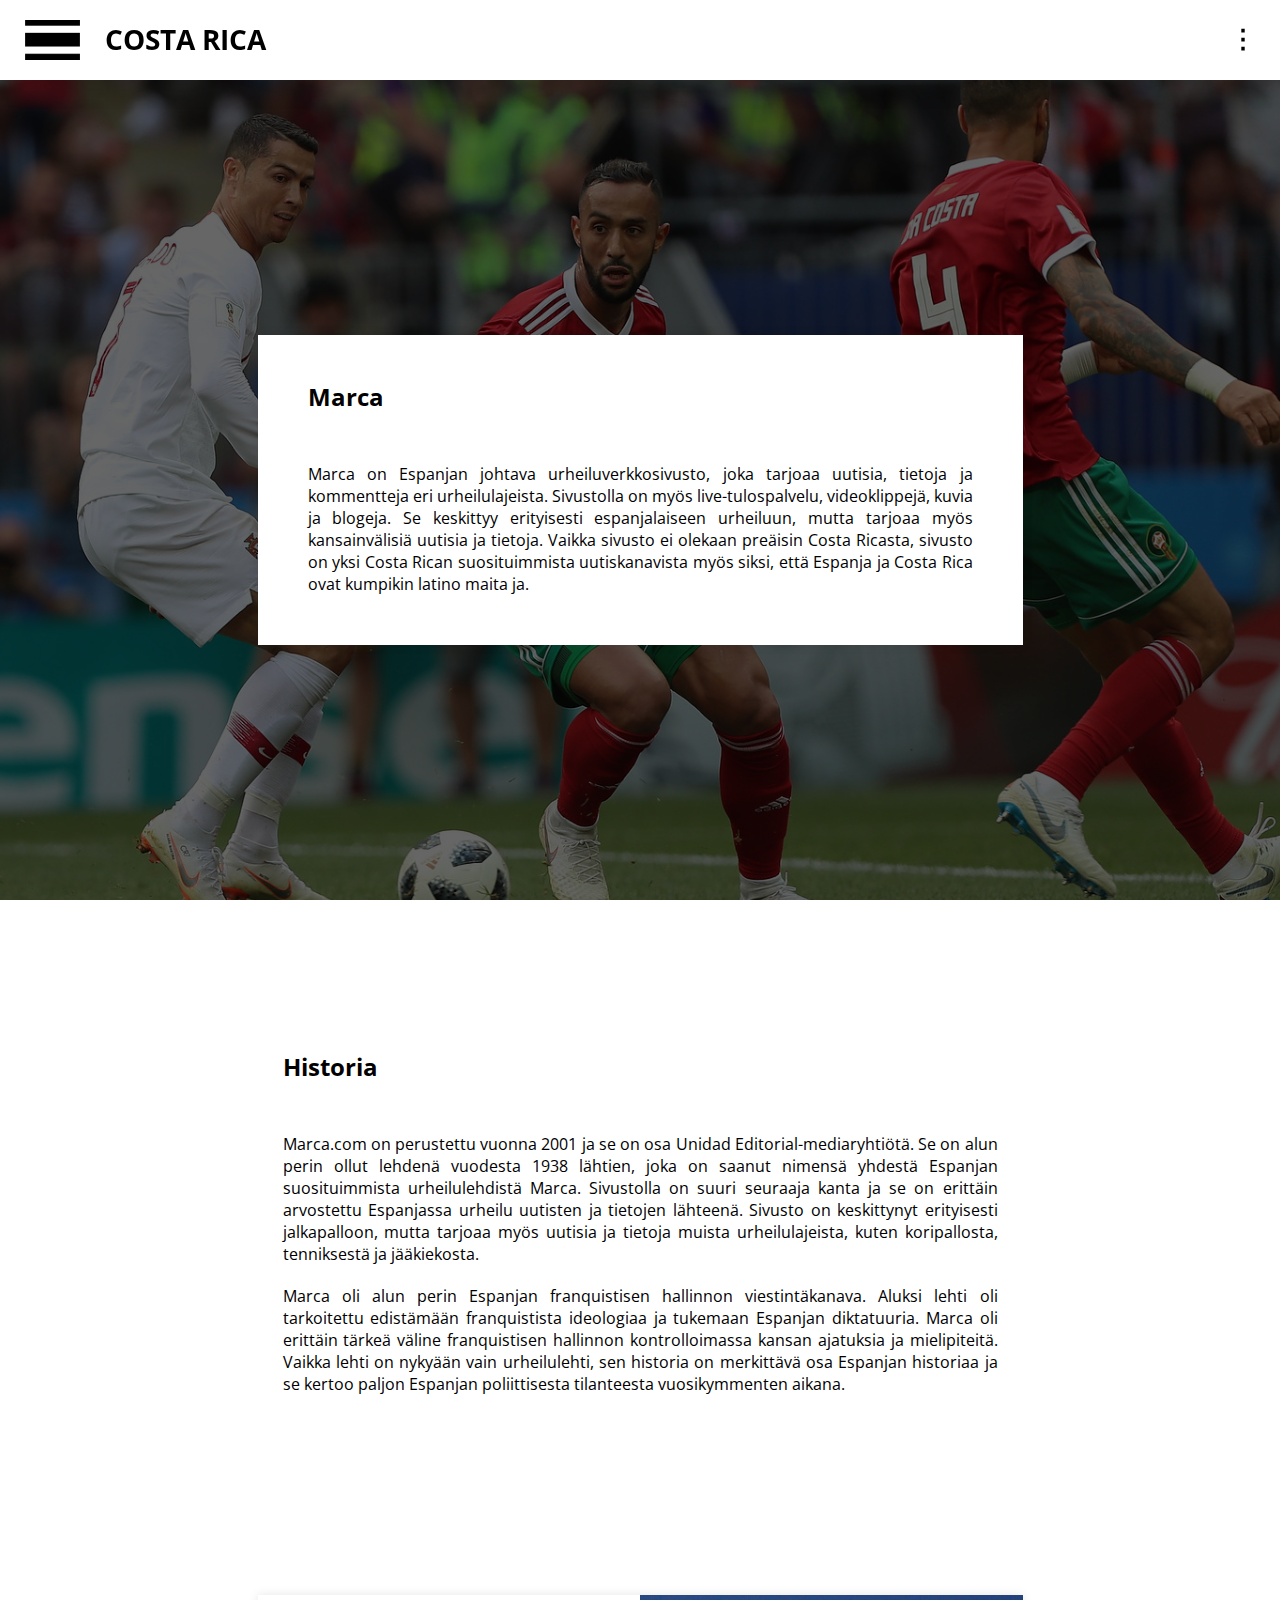
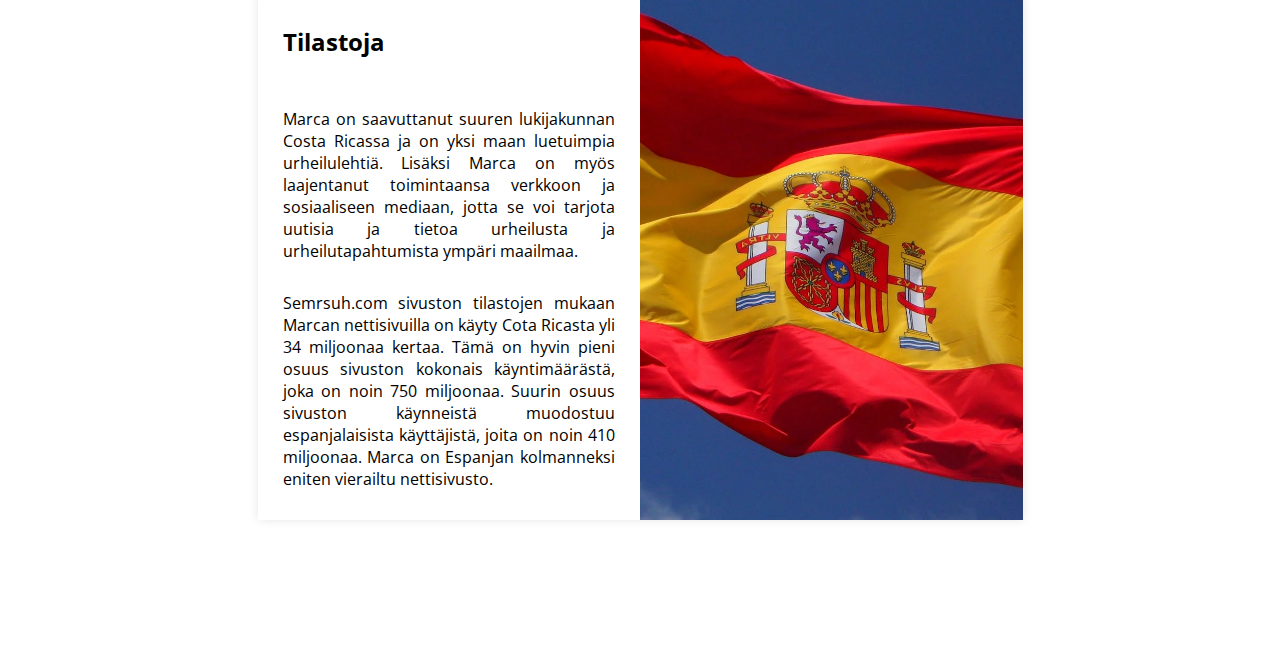
==== website.html @ ec5eddef "First Functional Version" ====
<!DOCTYPE html>
<html lang="en">
    <head>
        <meta charset="utf-8">
        <title>Costa Rica Marca</title>
        <meta name="viewport" content="width=device-width, initial-scale=1">
        <link rel="stylesheet" href="css/style.css">
        <script type="text/javascript" src="js/index.js"></script>

    </head>


    <body>

        <div class="header_container" id="header_container" style="background-color: white;">
            <img src="assets/costa-rica-flag-simplified.png" alt="Costa Rican lippu" class="cr_flag_img"/>
            <h1 id="title">Costa Rica</h1> 
            <div class="menu_icon_container">
                <p class="menu_icon menu_icon_hover" id="menu_icon" onclick="menu_browser_onclick_event()">☰</p>
            </div>

            <div style="transition: all 200ms; overflow: hidden;">
                <div id="menu_browser" style="display: none;">
                    <div class="page_links">
                        <a href="index.html" class="pglink">Koti</a>
                        <a href="internet.html" class="pglink">Internet</a>
                        <a href="top_websites.html" class="pglink">TOP-10 Sivustoa</a>
                    </div>
                </div>
            </div>
        </div>

        <div class="content">
        
            <div style="height: 80px"></div>
            <div id="home_text_w_image">
                <div>
                    <div class="full_image_container" style="position: relative; height: calc(100vh - 80px);">
                        <img src="assets/image_6.jpg" alt="Costa Rican luontoa. Pieni vesiputous keskellä kallioista metsää."class="full_image image_filter"/>
                    </div>  
                    <div class="typical_container" id="title_text" style="height: fit-content; position: absolute; top: 80px; bottom: 0; left: 0; right: 0; margin: auto;">
                        <div style="background-color: rgb(255, 255, 255, 1);; border: 25px solid rgba(255, 255, 255, 0); border-radius: 0px; box-shadow: 0 0 10px rgba(0, 0, 0, 0.1)">
                            <h2 class="subheader" style="padding-top: 20px;">
                                Marca
                            </h2>
                            <p class="justified_regular" style="padding-bottom: 25px;">
                                Marca on Espanjan johtava urheiluverkkosivusto, joka tarjoaa uutisia, 
                                tietoja ja kommentteja eri urheilulajeista. Sivustolla on myös 
                                live-tulospalvelu, videoklippejä, kuvia ja blogeja. Se keskittyy 
                                erityisesti espanjalaiseen urheiluun, mutta tarjoaa myös 
                                kansainvälisiä uutisia ja tietoja. Vaikka sivusto ei olekaan preäisin
                                Costa Ricasta, sivusto on yksi Costa Rican suosituimmista uutiskanavista
                                myös siksi, että Espanja ja Costa Rica ovat kumpikin latino maita ja.
                            </p>
                        </div>
                    </div>
                </div>
            </div>

            <div class="typical_container" style="padding-top: 50px;">
                <h2 class="subheader">
                    Historia
                </h2>
                <p class="justified_regular">
                    Marca.com on perustettu vuonna 2001 ja se on osa Unidad 
                    Editorial-mediaryhtiötä. Se on alun perin ollut lehdenä vuodesta 
                    1938 lähtien, joka on saanut nimensä yhdestä Espanjan suosituimmista 
                    urheilulehdistä Marca. Sivustolla on suuri seuraaja kanta ja se on 
                    erittäin arvostettu Espanjassa urheilu uutisten ja tietojen lähteenä. 
                    Sivusto on keskittynyt erityisesti jalkapalloon, mutta tarjoaa myös 
                    uutisia ja tietoja muista urheilulajeista, kuten koripallosta, 
                    tenniksestä ja jääkiekosta.
                </p>
                <p class="justified_regular" style="padding-bottom: 100px;">
                    Marca oli alun perin Espanjan franquistisen hallinnon viestintäkanava. 
                    Aluksi lehti oli tarkoitettu edistämään franquistista ideologiaa ja 
                    tukemaan Espanjan diktatuuria. Marca oli erittäin tärkeä väline 
                    franquistisen hallinnon kontrolloimassa kansan ajatuksia ja 
                    mielipiteitä. Vaikka lehti on nykyään vain urheilulehti, sen historia 
                    on merkittävä osa Espanjan historiaa ja se kertoo paljon Espanjan 
                    poliittisesta tilanteesta vuosikymmenten aikana.       
                </p>
            </div>
            
            <div class="typical_container" style="padding-top: 100px; padding-bottom: 100px;">
                <div class="split_img_text_container" style="background-color: white">

                    <div id="split_right_container">
                        <h2 class="subheader" style="padding-top: 30px;">
                            Tilastoja
                        </h2>
                        <p class="justified_regular" style="padding-bottom: 30px;"> 
                            Marca on saavuttanut suuren lukijakunnan Costa Ricassa ja on yksi
                            maan luetuimpia urheilulehtiä. Lisäksi Marca on myös laajentanut 
                            toimintaansa verkkoon ja sosiaaliseen mediaan, jotta se voi tarjota 
                            uutisia ja tietoa urheilusta ja urheilutapahtumista ympäri maailmaa.               
                        </p>
                        <p class="justified_regular" style="padding-bottom: 30px;"> 
                            Semrsuh.com sivuston tilastojen mukaan Marcan nettisivuilla on
                            käyty Cota Ricasta yli 34 miljoonaa kertaa. Tämä on hyvin pieni osuus sivuston
                            kokonais käyntimäärästä, joka on noin 750 miljoonaa. Suurin osuus
                            sivuston käynneistä muodostuu espanjalaisista käyttäjistä, joita on
                            noin 410 miljoonaa. Marca on Espanjan kolmanneksi eniten vierailtu
                            nettisivusto.
                        </p>
                    </div>

                    <div id="split_left_container" style="background-image: url('assets/image_7.webp'); background-position: calc(50% - 140px) calc(50% - 110px); background-size: cover; background-repeat: no-repeat;"></div>

                </div>
            </div>
        </div>
    </body>
</html>
---- css/style.css ----
@import url("https://fonts.googleapis.com/css?family=Open+Sans");


:root {

    --website-array-divisions: 3;
    --website-info-split: flex;
    --typical-split: flex;
    --typical-width: min(calc((100vw/3 - 25px) * 3), calc(255px * 3));
}

body {

    margin: 0px;
    font-family: "Open Sans";
    padding-bottom: 50px;
    overflow-x: hidden;
}


.header_container {

    position: fixed;
    width: 100%;
    height: 80px;
    background-color: white;
    z-index: 100;
    box-shadow: 0px 10px 20px rgba(0, 0, 0, 0.1);
}


.cr_flag_img {

    padding-top: 20px;
    padding-left: 25px;
    object-fit: cover;
    width: 55px;
    height: 40px;
}


h1 {

    color: black;
    position: absolute;
    font-size: 28px;
    display: inline;
    margin: 0;
    padding-top: 20px;
    padding-left: 25px;
    text-transform: uppercase;
}


.menu_icon_container {

    position: absolute;
    display: inline;
    padding-top: 20px;
    padding-right: 25px;
    right: 0;
}

.menu_icon {

    color: black;
    font-weight: bold;
    font-size: 28px;
    transform: scale(0.16, 1);
    cursor: pointer;
    margin: 0;
    user-select: none;
    transition: 200ms;
}

.menu_icon_hover:hover {

    transform: scale(1, 1);
}
.menu_icon_active {

    transform: scale(1, 1);
}


.menu_browser_actie {

    height: auto;
}

.page_links {

    padding: 0px;
    padding-top: 15px;
    opacity: 0.85;
}

.pglink {

    display: block;
    font-size: 16px;
    background-color: black;
    border-style: solid;
    border-width: 25px;
    border-color: black;
    color: white;
    text-decoration: none;
    left: 50%;
    text-align: right;
    text-transform: uppercase;
}

.pglink_light {

    display: block;
    font-size: 16px;
    background-color: white;
    border-style: solid;
    border-width: 25px;
    border-color: white;
    color: black;
    text-decoration: none;
    left: 50%;
    text-align: right;
    text-transform: uppercase;
}

.pglink:hover {

    color: lightgray;
}

.pglink:active {

    color: gray;
}


.subheader {

    padding-top: 100px; 
    padding-bottom: 50px;
    text-align: left;
    padding-left: 25px;
    padding-right: 25px;
    margin: 0px;
}
.regular {

    text-align: left;
    padding-left: 25px;
    padding-right: 25px;
    padding-bottom: 20px;
    margin: 0px;
}
.justified_regular {

    text-align: justify;
    text-justify: inter-word;
    padding-left: 25px;
    padding-right: 25px;
    padding-bottom: 20px;
    margin: 0px;
}


.website_blocks {

    left: 50%;
}
.webiste_block_matrix {

    display: grid;
    padding-left: calc(25px / 2);
    gap: 25px 0px;
    width: 100%;
    grid-template-columns: repeat(var(--website-array-divisions), min(calc(100vw / var(--website-array-divisions) - 25px), 250px));
    align-items: center;
    justify-content: center;
    margin: 0;
}
.website_block {

    display: inline-grid;
    background: white;
    width: min(calc(100vw / var(--website-array-divisions) - 50px), 225px);
    height: min(calc(100vw / var(--website-array-divisions) - 50px), 225px);
    overflow: hidden;
    transition: transform 200ms, background-color 200ms;
    box-shadow: 0px 0px 20px rgba(0, 0, 0, 0.05);
    border-style: solid;
    border-width: 0px;
    border-radius: 0px;
    border-color: rgb(240, 240, 240);
}
.website_block:hover {

    transform: scale(1.1);
    background-color: rgb(240, 240, 240);
    cursor: pointer;
}
.website_block:active {

    background-color: rgb(230, 230, 230);
}
.website_block_index {

    color: black;
    font-size: 30px;
    font-weight: bold;
    text-align: center;
    margin: 0;
    padding: 0;
    padding-top: 20px;
}
.website_block_name {

    color: black;
    font-size: 20px;
    text-align: center;
    padding: 0;
    margin: 0;
}
.website_block_desc {

    color: rgba(0, 0, 0, 0.2);
    font-size: 25px;
    text-align: center;
    padding: 0;
    margin: 0;
}


.website_info_container {

    position: fixed;
    background-color: white;
    box-shadow: 0px 0px 20px rgba(0, 0, 0, 0.1);
    z-index: 900;
    width: min(calc((100vw/3 - 25px) * 3), calc(255px * 3));
    height: fit-content;
    left: 0;
    top: 0;
    right: 0;
    bottom: 0;
    margin: auto;
    border-radius: 0px;
    border-style: solid;
    border-width: 0px;
    border-color: white;
}
.webiste_info_text_container {

    padding-top: calc(25px * 2 + 24px + 25px);
    display: var(--website-info-split);
    padding-bottom: 10px;
}
.website_info_left_content {

    height: 300px;
    overflow-y: auto;
    width: 100%;
}
.website_info_right_content {

    width: 100%;
}
.website_info_exit_container {

    position: absolute;
    display: inline;
    padding-top: 18px;
    padding-right: 34px;
    right: 0;
}
.website_info_exit {

    color: rgba(0, 0, 0, 0.2);
    font-weight: bold;
    font-size: 24px;
    cursor: pointer;
    margin: 0;
    user-select: none;
    transition: 200ms;
}
.website_info_exit:hover {

    color: rgba(0, 0, 0, 0.5);
}


.typical_container {

    width: var(--typical-width);
    margin: auto;
}

.typical_image {

    width: 100%; 
    border-radius: 10px; 
    box-shadow: 0px 0px 20px rgba(0, 0, 0, 0.1);
}

.snap_content {

    scroll-snap-type: y mandatory;
    overflow-y: scroll;
    height: 100vw;
}
.snap-container {

    height: 100vh;
    scroll-snap-align: start;
    position: relative;
}

.scrollbar-hidden::-webkit-scrollbar {
    display: none;
}
.scrollbar-hidden {
    -ms-overflow-style: none;
    scrollbar-width: none; /* Firefox */
}


.full_image_container {

    display: flex;
    width: 100%;   
    height: calc(100% - 80px);
    justify-content: center;
    align-items: center;
    overflow: hidden;
}
.full_image {

    object-fit: cover;
    flex-shrink: 0;
    width: 100%;
    height: 100%;
    
}
.image_filter {

    filter: blur(0px) brightness(0.4);;
    transform: scale(1.1);
}

#title_text {

    transition: 400ms;
}
#title_text:hover {

    transform: scale(1.01);
}


.split_img_text_container {
    
    display: var(--typical-split);
    height: fit-content;
    overflow: hidden;
    box-shadow: 0px 0px 10px rgba(0, 0, 0, 0.1);
    transition: 400ms;
}
.split_img_text_container:hover {

    transform: scale(1.01);
}
#split_left_container {

    width: 100%;
    padding-bottom: 100%;
    margin-bottom: -100%;
    height: fit-content;
    overflow: hidden;
}
#split_right_container {

    width: 100%;
    height: fit-content;
    overflow: hidden;   
}
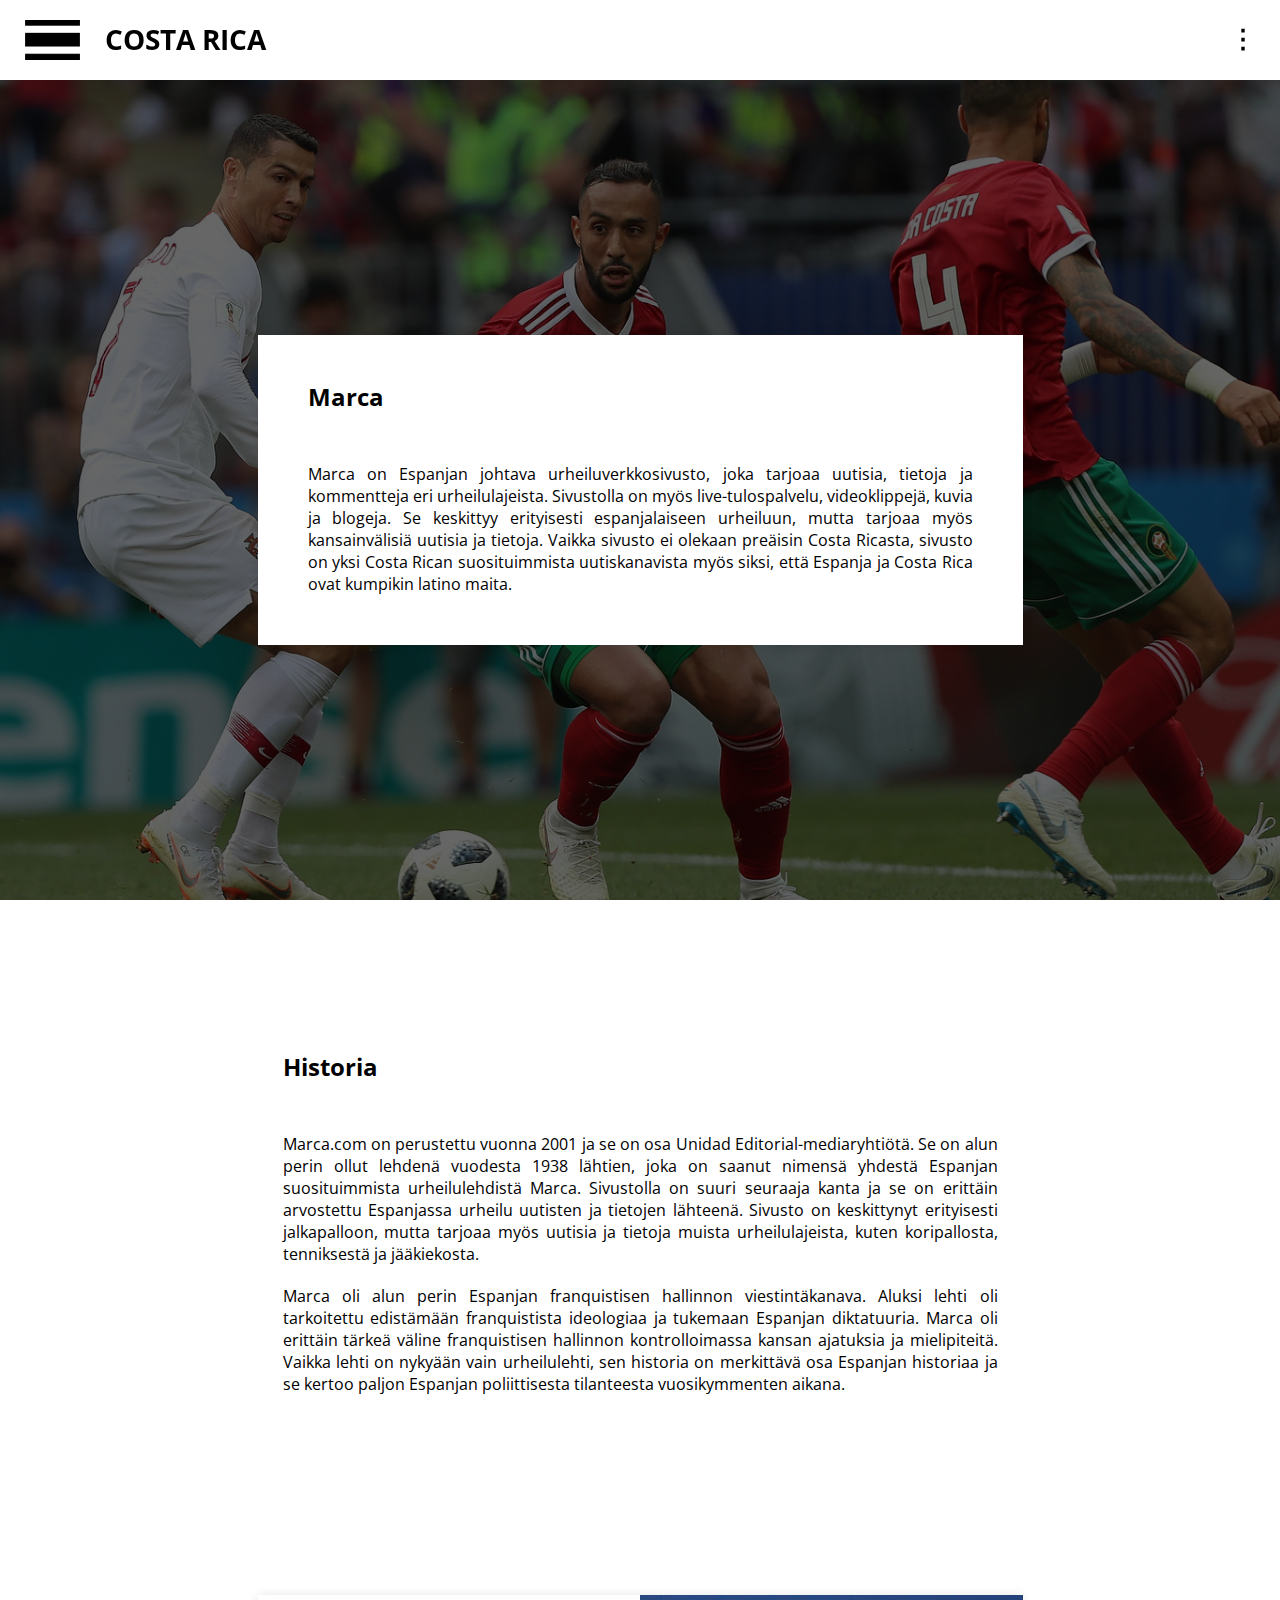
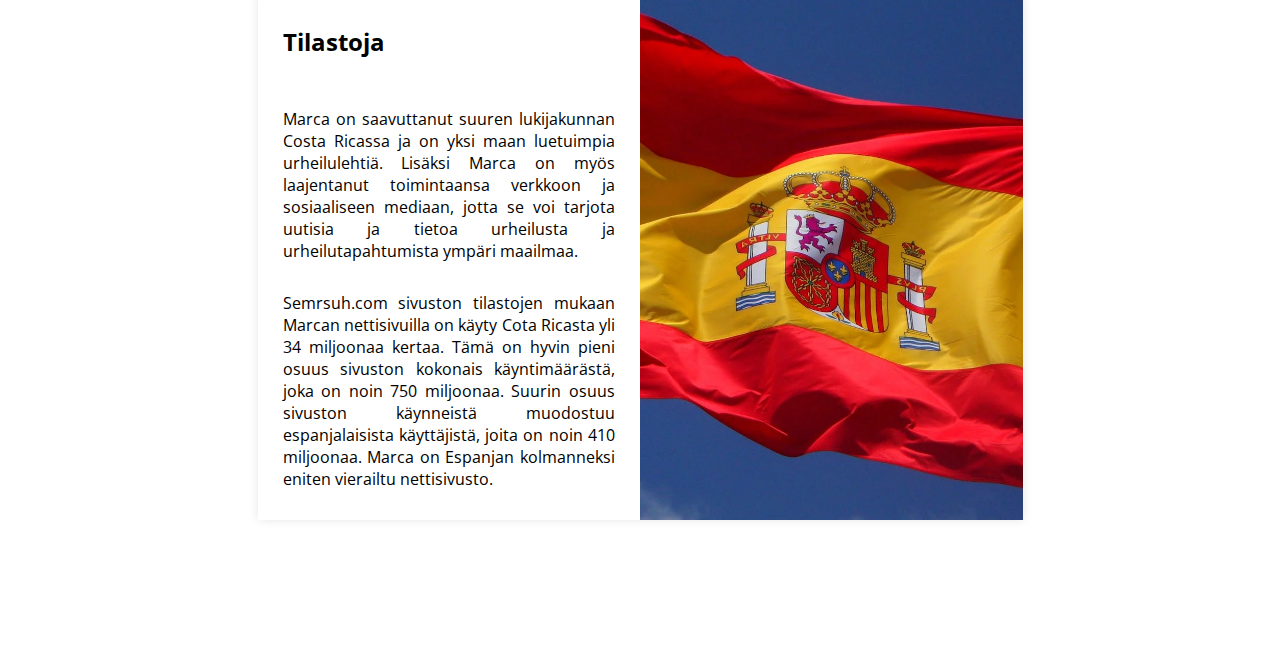
==== commit d7879003: "Typo Fix 001" ====
--- a/website.html
+++ b/website.html
@@ -50,7 +50,7 @@
                                 erityisesti espanjalaiseen urheiluun, mutta tarjoaa myös 
                                 kansainvälisiä uutisia ja tietoja. Vaikka sivusto ei olekaan preäisin
                                 Costa Ricasta, sivusto on yksi Costa Rican suosituimmista uutiskanavista
-                                myös siksi, että Espanja ja Costa Rica ovat kumpikin latino maita ja.
+                                myös siksi, että Espanja ja Costa Rica ovat kumpikin latino maita.
                             </p>
                         </div>
                     </div>
